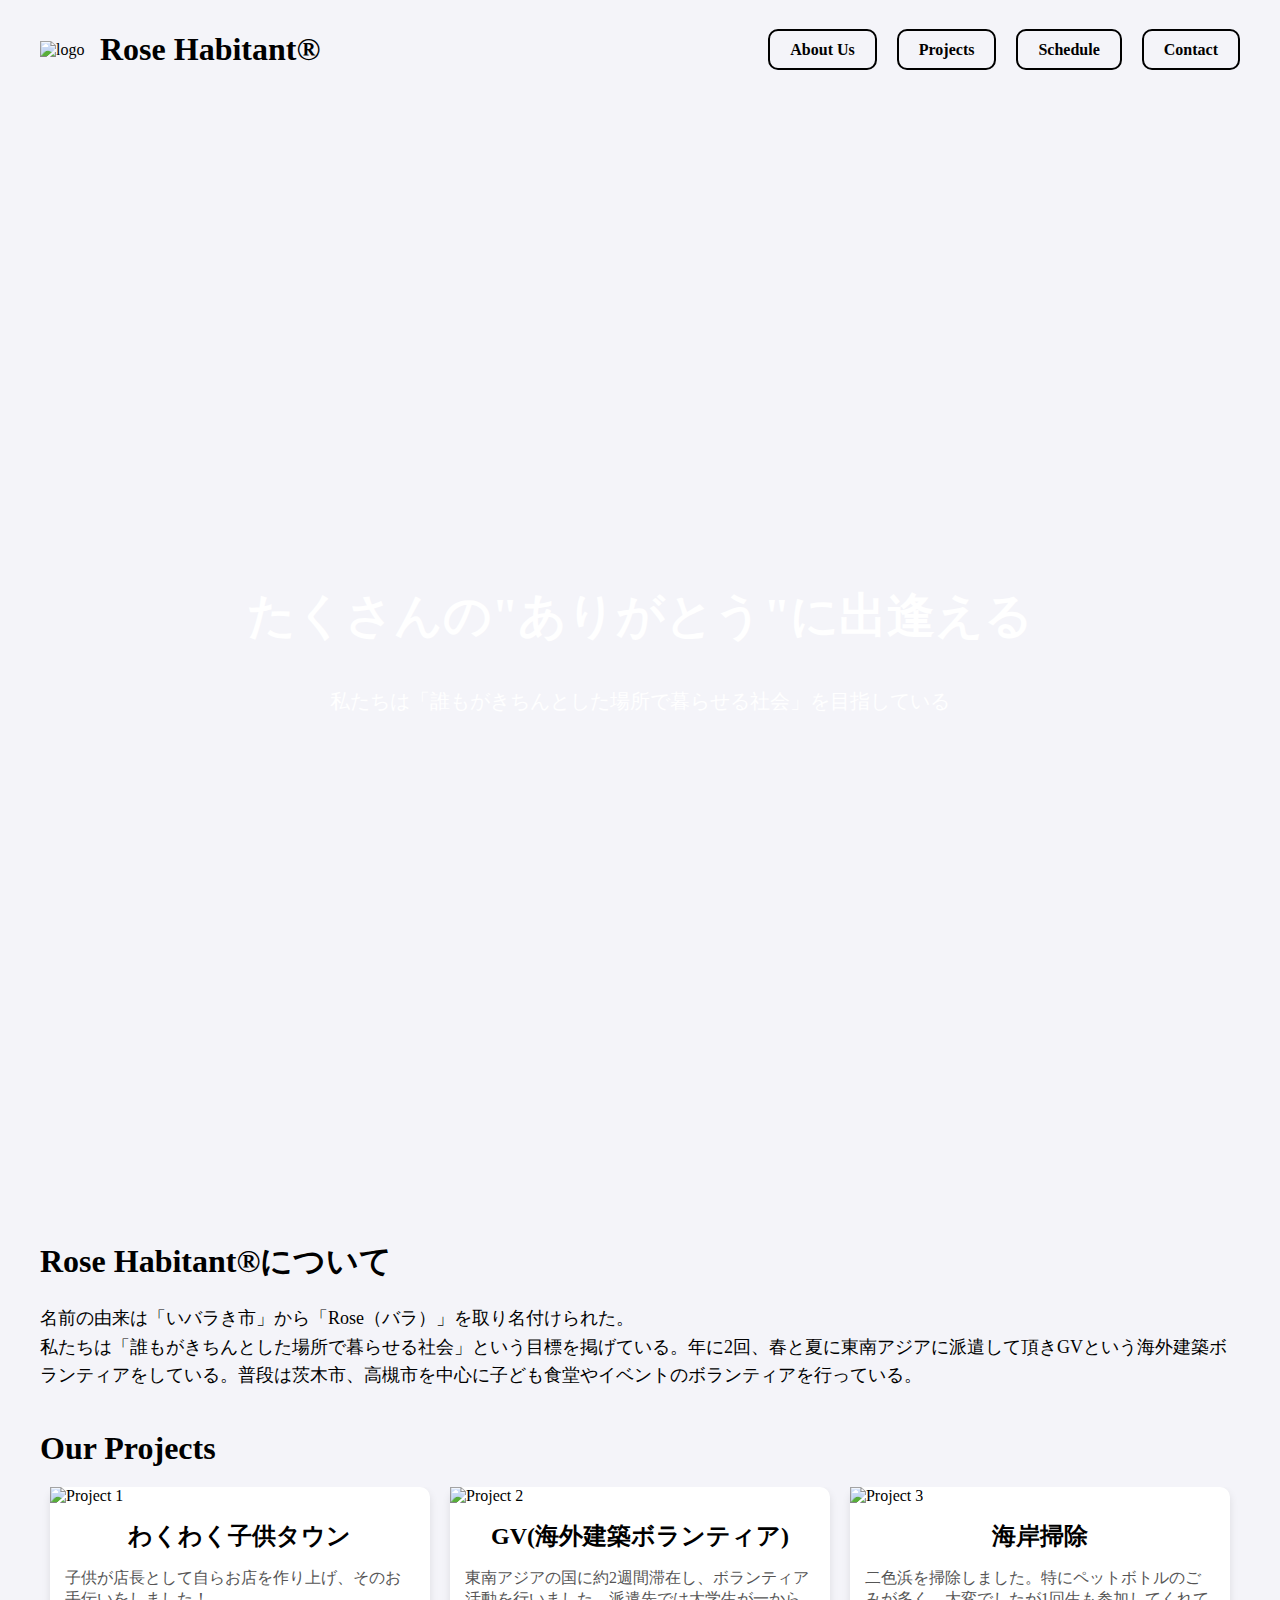
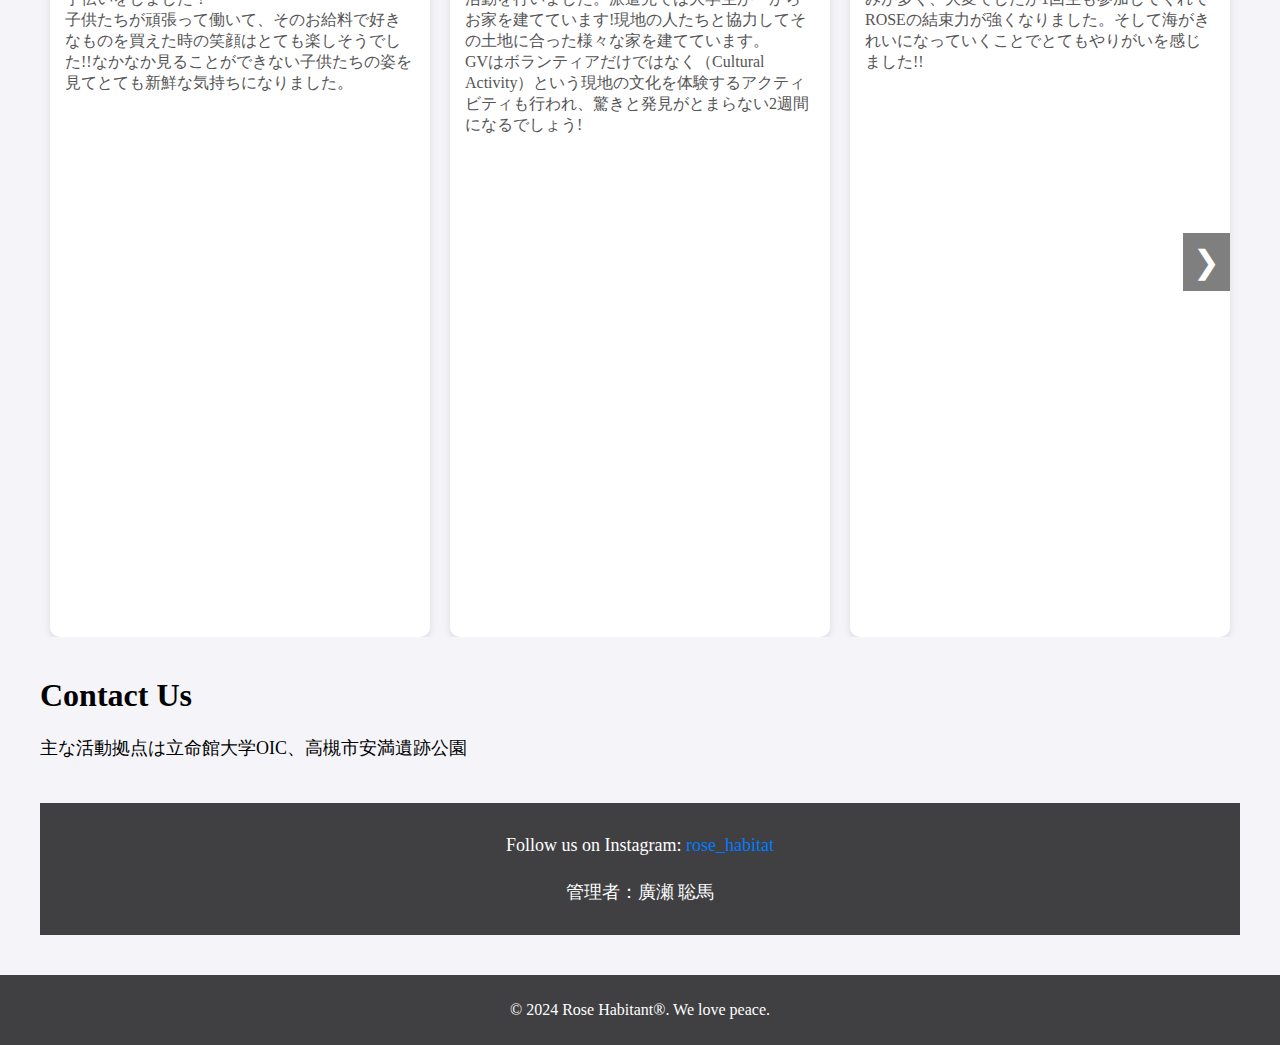
==== index.html @ ede6bcd0 "Add files via upload" ====
<!DOCTYPE html>
<html lang="en">
<head>
  <meta charset="UTF-8" />
  <meta http-equiv="X-UA-Compatible" content="IE=edge" />
  <meta name="viewport" content="width=device-width, initial-scale=1.0" />
  <link rel="stylesheet" href="style.css" />
  <title>Rose Habitant® - Volunteer Organization</title>
</head>
<body>
  <header>
    <nav>
      <div class="logo">
        <img src="./assets/images/S2.jpg" alt="logo" />
        <h1>Rose Habitant®</h1>
      </div>
      <div class="menu-toggle" id="menu-toggle">
        <div class="bar"></div>
        <div class="bar"></div>
        <div class="bar"></div>
      </div>
      <ul class="nav-links" id="nav-links">
        <li><a href="index.html#about">About Us</a></li>
        <li><a href="index.html#projects">Projects</a></li>
        <li><a href="schedule.html">Schedule</a></li>
        <li><a href="index.html#contact">Contact</a></li>
      </ul>
    </nav>
  </header>



  <main>
    <section class="hero">
      <h2>たくさんの"ありがとう"に出逢える</h2>
      <p>私たちは「誰もがきちんとした場所で暮らせる社会」を目指している</p>
    </section>
    <section id="about" class="about">
      <h3>Rose Habitant®について</h3>
      <p>名前の由来は「いバラき市」から「Rose（バラ）」を取り名付けられた。<br>私たちは「誰もがきちんとした場所で暮らせる社会」という目標を掲げている。年に2回、春と夏に東南アジアに派遣して頂きGVという海外建築ボランティアをしている。普段は茨木市、高槻市を中心に子ども食堂やイベントのボランティアを行っている。</p>
    </section>
    <section id="projects" class="projects">
      <h3>Our Projects</h3>
      <div class="project-slider">
        <button class="arrow left-arrow">&#10094;</button>
        <div class="project-cards">
          <div class="card">
            <img src="./assets/images/S3.jpg" alt="Project 1">
            <h4>わくわく子供タウン</h4>
            <p>子供が店長として自らお店を作り上げ、そのお手伝いをしました！<br>子供たちが頑張って働いて、そのお給料で好きなものを買えた時の笑顔はとても楽しそうでした!!なかなか見ることができない子供たちの姿を見てとても新鮮な気持ちになりました。
            </p>
          </div>
          <div class="card">
            <img src="./assets/images/S8.jpg" alt="Project 2">
            <h4>GV(海外建築ボランティア)</h4>
            <p>
              東南アジアの国に約2週間滞在し、ボランティア活動を行いました。派遣先では大学生が一からお家を建てています!現地の人たちと協力してその土地に合った様々な家を建てています。<br>GVはボランティアだけではなく（Cultural Activity）という現地の文化を体験するアクティビティも行われ、驚きと発見がとまらない2週間になるでしょう!
            </p>
          </div>
          <div class="card">
            <img src="./assets/images/S13.jpg" alt="Project 3">
            <h4>海岸掃除</h4>
            <p>二色浜を掃除しました。特にペットボトルのごみが多く、大変でしたが1回生も参加してくれてROSEの結束力が強くなりました。そして海がきれいになっていくことでとてもやりがいを感じました!!
            </p>
          </div>
          <div class="card">
            <img src="./assets/images/S4.jpg" alt="Project 4">
            <h4>新入生歓迎会</h4>
            <p>ガイダンスやクイズ、ゲームを通じてROSE Habitantのこと、これから一緒に活動していくメンバーのことを知る場になりました。</p>
          </div>
          <div class="card">
            <img src="./assets/images/S15.jpg" alt="Project 5">
            <h4>祇園祭ごみゼロ大作戦</h4>
            <p>参加したボランティアが全員で力を合わせ、リユース食器の活用や資源ごみの分別回収を行いました。ROSE Habitantは毎年参加させていただいています。他の参加者と共同で作業をすることで気持ちを再確認できました。</p>
          </div>
          <div class="card">
            <img src="./assets/images/S20.jpg" alt="Project 6">
            <h4>みんな集まれ!ボランティアin茨木</h4>
            <p>4月27日に開催された「みんな集まれ!ボランティアinいばらき」に参加させてもらいました。竹とんぼ作りや紙の魚釣りは子供たちに大人気でした。<br>車椅子バスケ体験や液状化現象の実験など私たちにとっても勉強させてもらい、有意義な時間になりました。</p>
          </div>
        </div>
        <button class="arrow right-arrow">&#10095;</button>
      </div>
    </section>
    <section id="contact" class="contact">
      <h3>Contact Us</h3>
      <p>主な活動拠点は立命館大学OIC、高槻市安満遺跡公園<br></p>
      <footer>
        <p>Follow us on Instagram: 
          <a href="https://www.instagram.com/rose_habitat?igshid=aXBjcmdrM2Z2eW10&utm_source=qr" target="_blank">rose_habitat</a>
        </p>
        <p>管理者：廣瀬 聡馬</p>
      </footer>
    </section>
  </main>
  <footer>
    <p>&copy; 2024 Rose Habitant®. We love peace.</p>
    
  </footer>
  <script src="script.js"></script>
</body>
</html>
---- style.css ----
/* style.css */

body {
  font-family: 'Arial, sans-serif';
  margin: 0;
  padding: 0;
  box-sizing: border-box;
  background-color: #f4f4f9;
}

header {
  background-color: transparent;
  padding: 10px 0;
}

nav {
  display: flex;
  justify-content: space-between;
  align-items: center;
  max-width: 1200px;
  margin: 0 auto;
  padding: 0 20px;
}

.sc {
  display: block;
  margin: 0 auto;
  max-width: 100%;
  height: auto;
  max-height: 100vh;
  object-fit: contain;
}

.logo {
  display: flex;
  align-items: center;
}

.logo img {
  width: 50px;
  height: auto;
  margin-right: 10px;
}

.nav-links {
  list-style: none;
  display: flex;
  gap: 20px;
}

.nav-links li {
  margin: 0;
}

.nav-links a {
  color: black;
  text-decoration: none;
  font-size: 16px;
  font-weight: bold;
  padding: 10px 20px;
  border: 2px solid black;
  border-radius: 10px;
}

.nav-links a:hover {
  text-decoration: underline;
}

.hero {
  position: relative;
  height: 100vh;
  display: flex;
  flex-direction: column;
  justify-content: center;
  align-items: center;
  color: white;
  text-align: center;
  padding: 100px 20px;
  overflow: hidden;
}

.hero h2 {
  font-size: 48px;
  margin-bottom: 20px;
}

.hero p {
  font-size: 20px;
  margin-bottom: 40px;
}

.hero::before {
  content: '';
  position: absolute;
  top: 0;
  left: 0;
  width: 100%;
  height: 100%;
  background-size: cover;
  background-position: center;
  z-index: -1;
  animation: slideBackground 15s infinite;
}

@keyframes slideBackground {
  0% { background-image: url('./assets/images/S11.jpg'); }
  25% { background-image: url('./assets/images/S8.jpg'); }
  50% { background-image: url('./assets/images/S6.jpg'); }
  75% { background-image: url('./assets/images/S4.jpg'); }
  100% { background-image: url('./assets/images/S7.jpg'); }
}

.about, .projects, .recent-activities, .contact {
  max-width: 1200px;
  margin: 40px auto;
  padding: 0 20px;
}

.about h3, .projects h3, .recent-activities h3, .contact h3 {
  font-size: 32px;
  margin-bottom: 20px;
}

.about p, .contact p {
  font-size: 18px;
  line-height: 1.6;
}

.project-slider {
  display: flex;
  align-items: center;
  position: relative;
}

.project-cards {
  display: flex;
  overflow: hidden;
  scroll-behavior: smooth;
  width: 100%;
}

.card {
  flex: 0 0 auto;
  width: calc(100% / 3 - 20px);
  margin: 0 10px;
  box-sizing: border-box;
  border-radius: 10px;
  height: 750px; 
  background-color: white;
  box-shadow: 0 4px 8px rgba(0,0,0,0.1);
}

.arrow {
  background-color: rgba(0, 0, 0, 0.5);
  border: none;
  color: white;
  cursor: pointer;
  font-size: 2rem;
  padding: 10px;
  position: absolute;
  top: 50%;
  transform: translateY(-50%);
  z-index: 1;
}

.left-arrow {
  left: 10px;
}

.right-arrow {
  right: 10px;
}

.card img {
  width: 100%;
  height: auto;
}

.card h4 {
  text-align: center;
  font-size: 24px;
  margin: 15px 0;
}

.card p {
  padding: 0 15px 20px;
  font-size: 16px;
  color: #555;
}

footer {
  background-color: #404042;
  color: white;
  text-align: center;
  padding: 10px 0;
  margin-top: 40px;
}

footer a {
  color: #007BFF;
  text-decoration: none;
}

footer a:hover {
  text-decoration: underline;
}

/* モバイル対応のスタイル */
.menu-toggle {
  display: none;
  flex-direction: column;
  cursor: pointer;
}

.menu-toggle .bar {
  width: 25px;
  height: 3px;
  background-color: black;
  margin: 4px 0;
}

.taskbar {
  display: flex;
  justify-content: space-between;
  align-items: center;
  width: 100%;
}

@media (max-width: 768px) {

  .nav-links {
    display: none;
    flex-direction: column;
    width: 100%;
    position: absolute;
    top: 70px;
    left: 0;
    background-color: #f4f4f9;
    padding: 0;
    margin: 0;
    z-index: 999; 
  }

  .nav-links.active {
    display: flex;
  }

  .nav-links li {
    width: 100%;
    text-align: center;
    margin: 0;
  }

  .nav-links a {
    display: block;
    padding: 15px 0;
    border: none;
    border-bottom: 1px solid #444;
  }

  .menu-toggle {
    display: flex;
  }

  .project-cards {
    display: flex;
    flex-wrap: nowrap;
    overflow-x: scroll;
  }

  .card {
    flex: 0 0 100%;
    margin: 0 10px;
    box-sizing: border-box;
    border-radius: 10px;
    height: 750px; 
    background-color: white;
    box-shadow: 0 4px 8px rgba(0,0,0,0.1);
  }
 

  .hero h2 {
    font-size: 40px;
    margin-bottom: 20px;
  }
  
  .hero p {
    font-size: 15px;
    margin-bottom: 40px;
  }
  .hero::before {
    content: '';
    position: absolute;
    top: 0;
    left: 0;
    width: 100%;
    height: 80%;
    background-size: cover;
    background-position: center;
    z-index: -1;
    animation: slideBackground 15s infinite;
  }
}
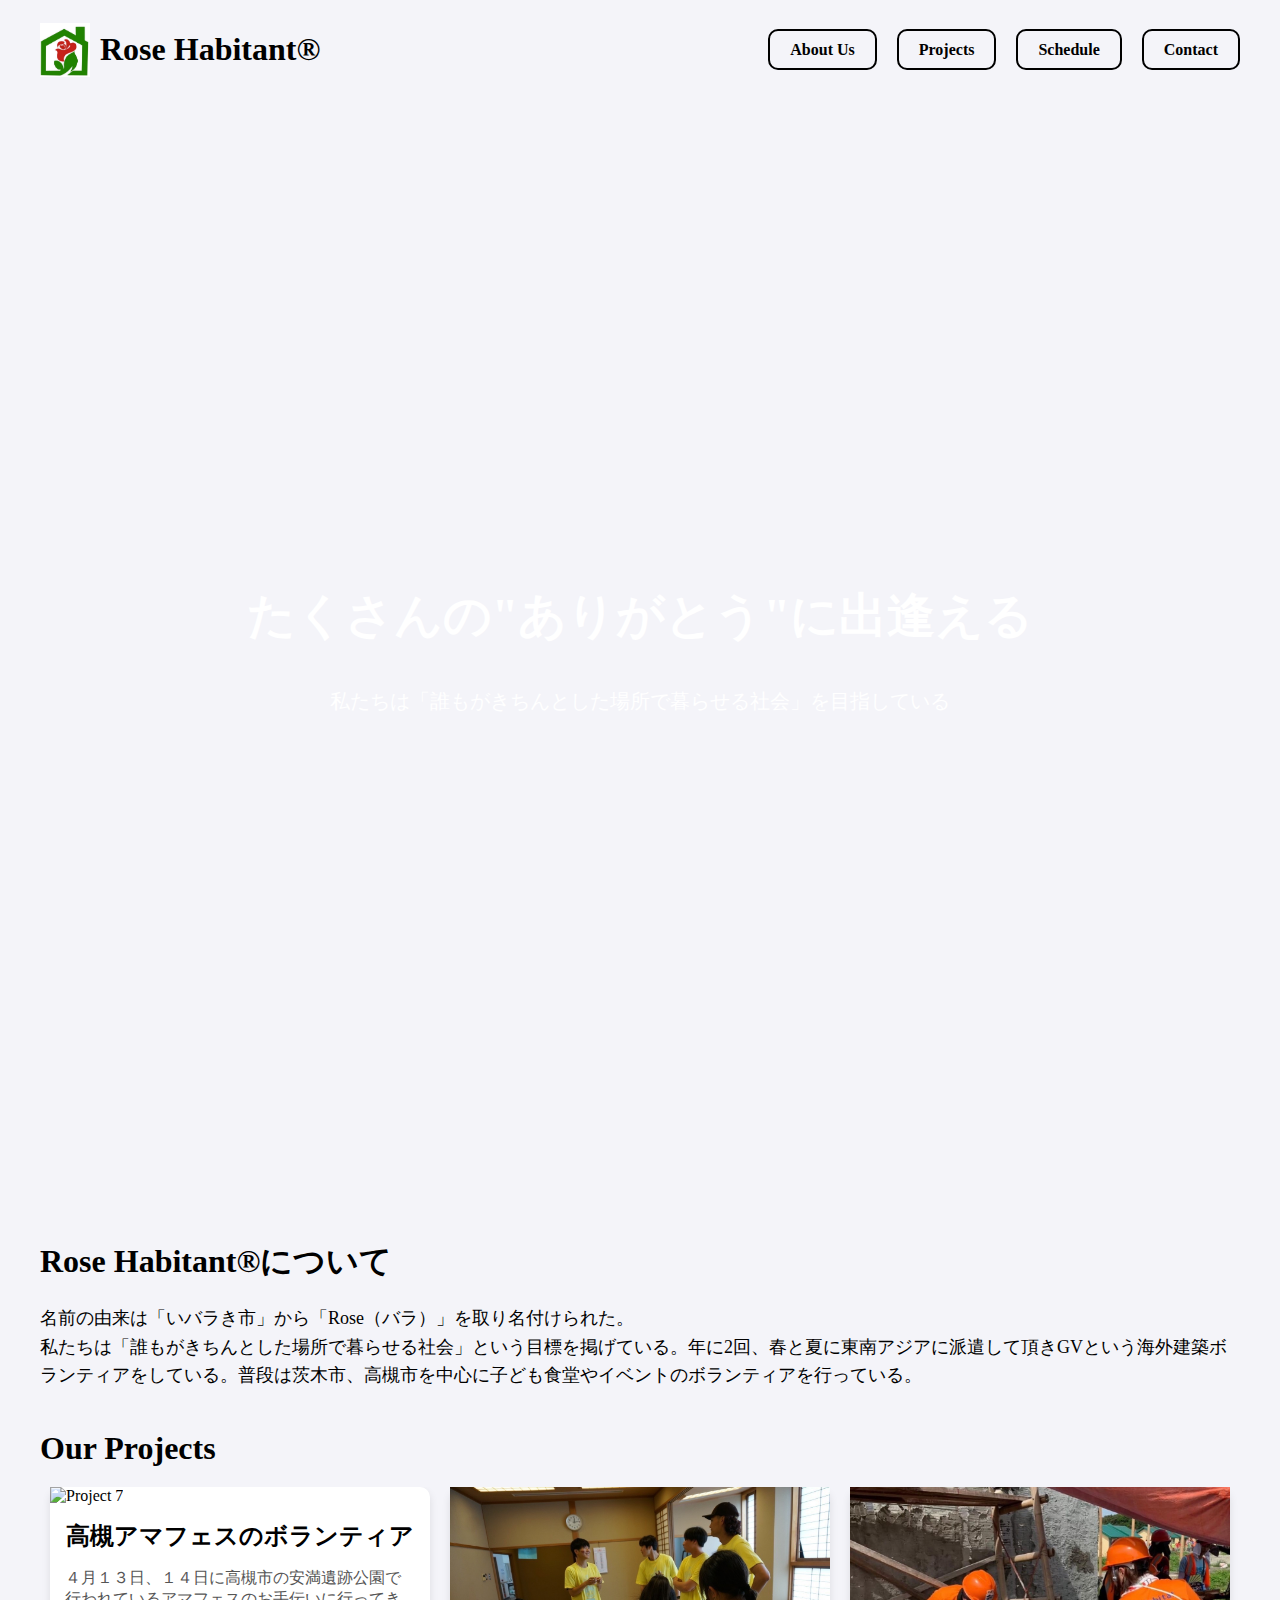
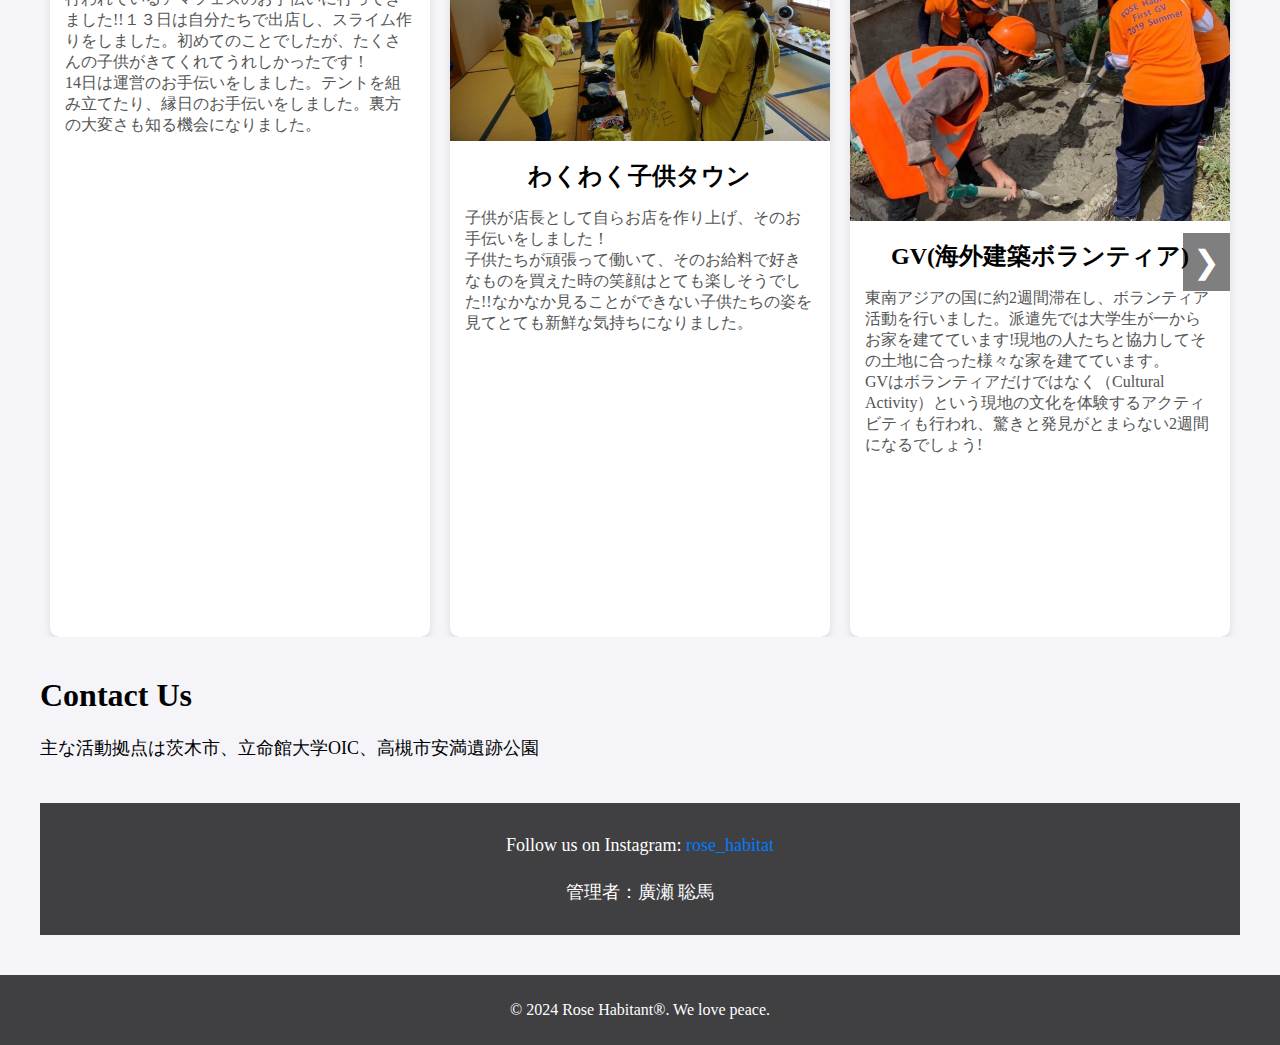
==== commit 855732fe: "Add files via upload" ====
--- a/index.html
+++ b/index.html
@@ -45,6 +45,12 @@
         <button class="arrow left-arrow">&#10094;</button>
         <div class="project-cards">
           <div class="card">
+            <img src="./assets/images/S1.jpg" alt="Project 7">
+            <h4>高槻アマフェスのボランティア</h4>
+            <p>４月１３日、１４日に高槻市の安満遺跡公園で行われているアマフェスのお手伝いに行ってきました!!１３日は自分たちで出店し、スライム作りをしました。初めてのことでしたが、たくさんの子供がきてくれてうれしかったです！<br>14日は運営のお手伝いをしました。テントを組み立てたり、縁日のお手伝いをしました。裏方の大変さも知る機会になりました。
+            </p>
+          </div>
+          <div class="card">
             <img src="./assets/images/S3.jpg" alt="Project 1">
             <h4>わくわく子供タウン</h4>
             <p>子供が店長として自らお店を作り上げ、そのお手伝いをしました！<br>子供たちが頑張って働いて、そのお給料で好きなものを買えた時の笑顔はとても楽しそうでした!!なかなか見ることができない子供たちの姿を見てとても新鮮な気持ちになりました。
@@ -66,7 +72,7 @@
           <div class="card">
             <img src="./assets/images/S4.jpg" alt="Project 4">
             <h4>新入生歓迎会</h4>
-            <p>ガイダンスやクイズ、ゲームを通じてROSE Habitantのこと、これから一緒に活動していくメンバーのことを知る場になりました。</p>
+            <p>ガイダンスやクイズ、ゲームを通じてROSE Habitantのこと、これから一緒に活動していくメンバーのことを知る場になりました。うまくなじめるか不安な方は是非参加してみてください!おもしろくて優しい先輩が歓迎してくれます。</p>
           </div>
           <div class="card">
             <img src="./assets/images/S15.jpg" alt="Project 5">
@@ -78,13 +84,14 @@
             <h4>みんな集まれ!ボランティアin茨木</h4>
             <p>4月27日に開催された「みんな集まれ!ボランティアinいばらき」に参加させてもらいました。竹とんぼ作りや紙の魚釣りは子供たちに大人気でした。<br>車椅子バスケ体験や液状化現象の実験など私たちにとっても勉強させてもらい、有意義な時間になりました。</p>
           </div>
+          
         </div>
         <button class="arrow right-arrow">&#10095;</button>
       </div>
     </section>
     <section id="contact" class="contact">
       <h3>Contact Us</h3>
-      <p>主な活動拠点は立命館大学OIC、高槻市安満遺跡公園<br></p>
+      <p>主な活動拠点は茨木市、立命館大学OIC、高槻市安満遺跡公園<br></p>
       <footer>
         <p>Follow us on Instagram: 
           <a href="https://www.instagram.com/rose_habitat?igshid=aXBjcmdrM2Z2eW10&utm_source=qr" target="_blank">rose_habitat</a>
--- a/style.css
+++ b/style.css
@@ -273,21 +273,22 @@
     margin: 0 10px;
     box-sizing: border-box;
     border-radius: 10px;
-    height: 750px; 
+    height: 650px; 
     background-color: white;
     box-shadow: 0 4px 8px rgba(0,0,0,0.1);
   }
  
 
   .hero h2 {
-    font-size: 40px;
-    margin-bottom: 20px;
+    font-size: 35px;
+    margin-bottom: 30px;
   }
   
   .hero p {
     font-size: 15px;
     margin-bottom: 40px;
   }
+ 
   .hero::before {
     content: '';
     position: absolute;
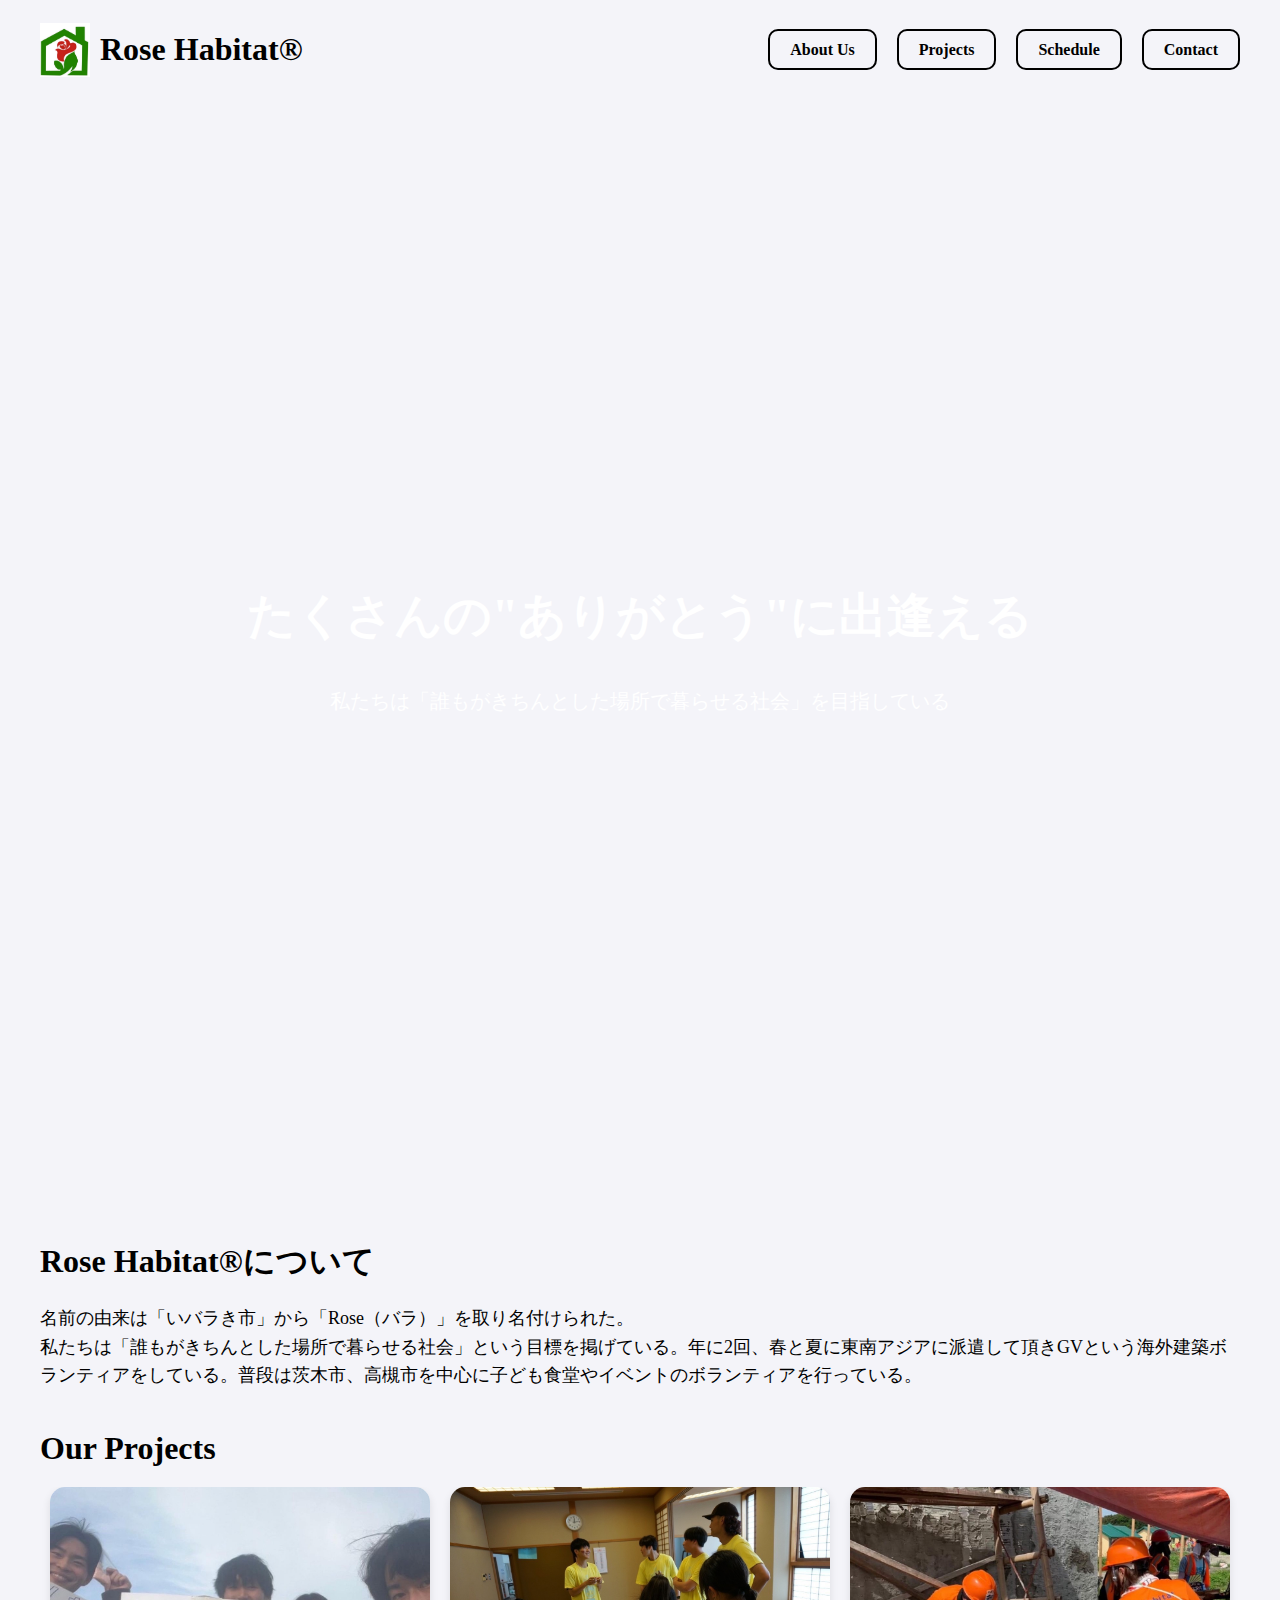
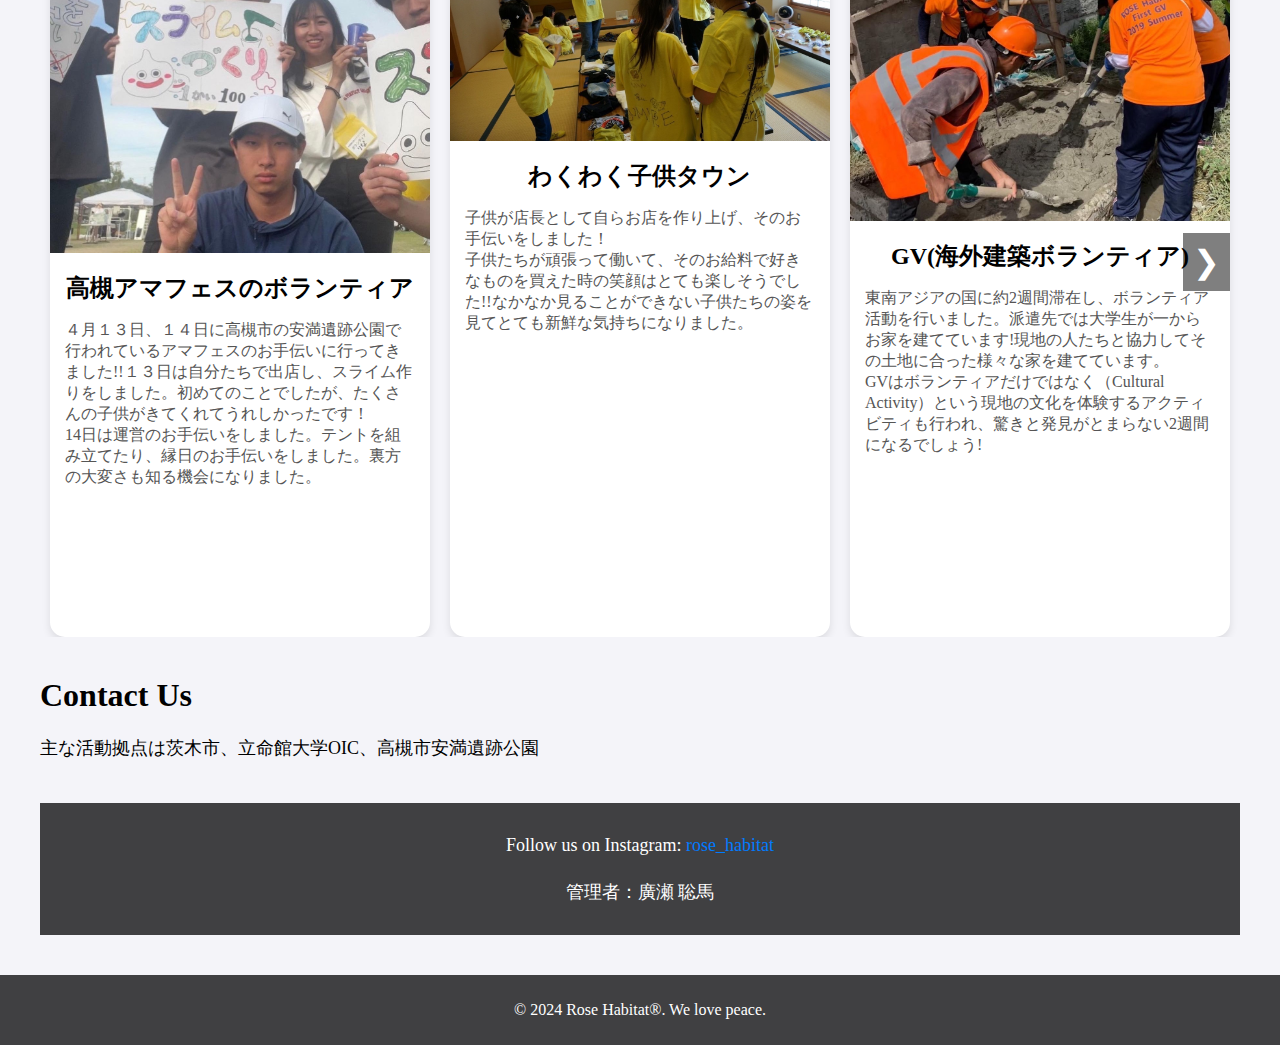
==== commit e1bb0f51: "Add files via upload" ====
--- a/index.html
+++ b/index.html
@@ -5,14 +5,14 @@
   <meta http-equiv="X-UA-Compatible" content="IE=edge" />
   <meta name="viewport" content="width=device-width, initial-scale=1.0" />
   <link rel="stylesheet" href="style.css" />
-  <title>Rose Habitant® - Volunteer Organization</title>
+  <title>Rose Habitat® - Volunteer Organization</title>
 </head>
 <body>
   <header>
     <nav>
       <div class="logo">
         <img src="./assets/images/S2.jpg" alt="logo" />
-        <h1>Rose Habitant®</h1>
+        <h1>Rose Habitat®</h1>
       </div>
       <div class="menu-toggle" id="menu-toggle">
         <div class="bar"></div>
@@ -36,7 +36,7 @@
       <p>私たちは「誰もがきちんとした場所で暮らせる社会」を目指している</p>
     </section>
     <section id="about" class="about">
-      <h3>Rose Habitant®について</h3>
+      <h3>Rose Habitat®について</h3>
       <p>名前の由来は「いバラき市」から「Rose（バラ）」を取り名付けられた。<br>私たちは「誰もがきちんとした場所で暮らせる社会」という目標を掲げている。年に2回、春と夏に東南アジアに派遣して頂きGVという海外建築ボランティアをしている。普段は茨木市、高槻市を中心に子ども食堂やイベントのボランティアを行っている。</p>
     </section>
     <section id="projects" class="projects">
@@ -101,7 +101,7 @@
     </section>
   </main>
   <footer>
-    <p>&copy; 2024 Rose Habitant®. We love peace.</p>
+    <p>&copy; 2024 Rose Habitat®. We love peace.</p>
     
   </footer>
   <script src="script.js"></script>
--- a/style.css
+++ b/style.css
@@ -106,7 +106,7 @@
   0% { background-image: url('./assets/images/S11.jpg'); }
   25% { background-image: url('./assets/images/S8.jpg'); }
   50% { background-image: url('./assets/images/S6.jpg'); }
-  75% { background-image: url('./assets/images/S4.jpg'); }
+  75% { background-image: url('./assets/images/S5.jpg'); }
   100% { background-image: url('./assets/images/S7.jpg'); }
 }
 
@@ -135,6 +135,7 @@
 .project-cards {
   display: flex;
   overflow: hidden;
+  scroll-snap-type: x mandatory;
   scroll-behavior: smooth;
   width: 100%;
 }
@@ -144,7 +145,7 @@
   width: calc(100% / 3 - 20px);
   margin: 0 10px;
   box-sizing: border-box;
-  border-radius: 10px;
+  border-radius: 15px;
   height: 750px; 
   background-color: white;
   box-shadow: 0 4px 8px rgba(0,0,0,0.1);
@@ -174,6 +175,7 @@
 .card img {
   width: 100%;
   height: auto;
+  border-radius: 15px 15px 0px 0px;
 }
 
 .card h4 {
@@ -265,15 +267,17 @@
   .project-cards {
     display: flex;
     flex-wrap: nowrap;
-    overflow-x: scroll;
+    overflow-x: hidden;
+    scroll-snap-type: x mandatory;
   }
 
   .card {
     flex: 0 0 100%;
-    margin: 0 10px;
+    margin: 5px;
     box-sizing: border-box;
     border-radius: 10px;
-    height: 650px; 
+    border-radius: 15px;
+    height: 665px; 
     background-color: white;
     box-shadow: 0 4px 8px rgba(0,0,0,0.1);
   }
